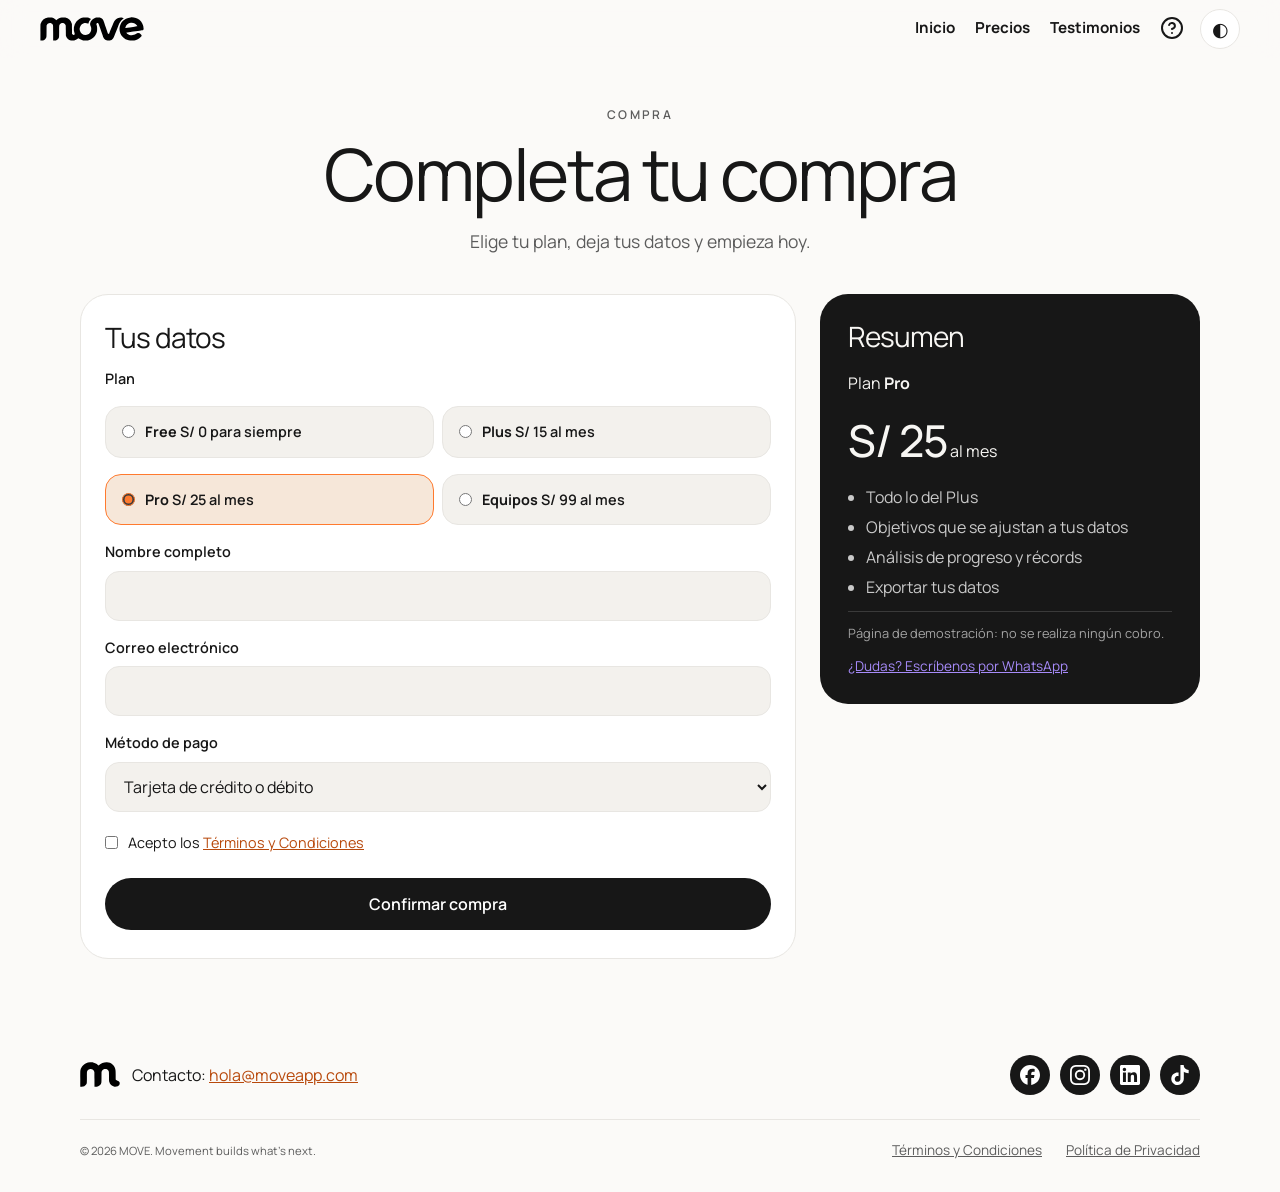
==== compra.html @ 19a07010 "Lab 03: CSS Grid con precios, FAQ, testimonios y compra Co-Authored-By: Claude Opus 5.5 <noreply@ant" ====
<!DOCTYPE html>
<html lang="es">
<head>
  <meta charset="UTF-8">
  <meta name="viewport" content="width=device-width, initial-scale=1.0">
  <meta name="description" content="Elige tu plan de MOVE y completa tu compra.">
  <title>Compra — MOVE</title>
  <link rel="icon" href="img/favicon.png" type="image/png">
  <link rel="apple-touch-icon" href="img/favicon.png">
  <link rel="preconnect" href="https://fonts.googleapis.com">
  <link rel="preconnect" href="https://fonts.gstatic.com" crossorigin>
  <link href="https://fonts.googleapis.com/css2?family=Manrope:wght@300;400;500;600;700&display=swap" rel="stylesheet">
  <link rel="stylesheet" href="css/styles.css">
</head>
<body class="site-layout">

  <a class="skip-link" href="#contenido">Saltar al contenido principal</a>

  <header class="site-header">
    <nav aria-label="Navegación principal">
      <a href="index.html" class="logo">
        <img src="img/wordmark.svg" alt="MOVE, ir al inicio" width="104" height="24">
      </a>
      <a href="index.html">Inicio</a>
      <a href="precios.html">Precios</a>
      <a href="testimonios.html">Testimonios</a>
      <a href="faq.html" id="icono-faq" aria-label="Preguntas frecuentes">
        <img src="img/faq.svg" alt="" width="24" height="24">
      </a>
    </nav>
    <button type="button" id="theme-toggle" class="theme-toggle" aria-pressed="false" aria-label="Modo oscuro">
      <span aria-hidden="true">◐</span>
    </button>
  </header>

  <main id="contenido" class="compra">
    <div class="compra-intro page-intro">
      <p class="eyebrow">Compra</p>
      <h1>Completa tu compra</h1>
      <p>Elige tu plan, deja tus datos y empieza hoy.</p>
    </div>

    <form class="compra-form" action="#" method="post" aria-labelledby="form-title">
      <h2 id="form-title">Tus datos</h2>
      <fieldset>
        <legend>Plan</legend>
          <label class="opcion-plan">
            <input type="radio" name="plan" value="free">
            <span><strong>Free</strong> S/ 0 para siempre</span>
          </label>
          <label class="opcion-plan">
            <input type="radio" name="plan" value="plus">
            <span><strong>Plus</strong> S/ 15 al mes</span>
          </label>
          <label class="opcion-plan">
            <input type="radio" name="plan" value="pro" checked>
            <span><strong>Pro</strong> S/ 25 al mes</span>
          </label>
          <label class="opcion-plan">
            <input type="radio" name="plan" value="equipos">
            <span><strong>Equipos</strong> S/ 99 al mes</span>
          </label>
      </fieldset>

      <label for="compra-nombre">Nombre completo</label>
      <input type="text" id="compra-nombre" name="nombre" autocomplete="name" required>

      <label for="compra-email">Correo electrónico</label>
      <input type="email" id="compra-email" name="email" autocomplete="email" required>

      <label for="compra-pago">Método de pago</label>
      <select id="compra-pago" name="pago">
        <option value="tarjeta">Tarjeta de crédito o débito</option>
        <option value="yape">Yape</option>
        <option value="plin">Plin</option>
      </select>

      <label class="check">
        <input type="checkbox" name="terminos" required>
        <span>Acepto los <a href="#">Términos y Condiciones</a></span>
      </label>

      <button type="submit" class="btn">Confirmar compra</button>
    </form>

    <aside class="resumen" aria-labelledby="resumen-title">
      <h2 id="resumen-title">Resumen</h2>
      <p class="resumen-plan">Plan <strong id="resumen-nombre">Pro</strong></p>
      <p class="resumen-precio"><span id="resumen-precio">S/ 25</span> <span id="resumen-periodo">al mes</span></p>
      <ul id="resumen-lista">
        <li>Todo lo del Plus</li>
        <li>Objetivos que se ajustan a tus datos</li>
        <li>Análisis de progreso y récords</li>
        <li>Exportar tus datos</li>
      </ul>
      <p class="resumen-nota">Página de demostración: no se realiza ningún cobro.</p>
      <a id="resumen-wa" href="https://wa.me/51999999999?text=Hola,%20quiero%20el%20plan%20Pro%20de%20MOVE" class="plan-alt" target="_blank" rel="noopener">¿Dudas? Escríbenos por WhatsApp</a>
    </aside>
  </main>

  <footer class="site-footer">
    <div class="footer-main">
      <div class="footer-contact">
        <img src="img/isotipo-m.svg" alt="" class="footer-mark" width="48" height="29">
        <p>Contacto: <a href="mailto:hola@moveapp.com">hola@moveapp.com</a></p>
      </div>
      <ul class="social" aria-label="Redes sociales">
        <li>
          <a href="#" aria-label="Síguenos en Facebook">
            <img src="img/facebook.svg" alt="" width="32" height="32">
          </a>
        </li>
        <li>
          <a href="#" aria-label="Síguenos en Instagram">
            <img src="img/instagram.svg" alt="" width="32" height="32">
          </a>
        </li>
        <li>
          <a href="#" aria-label="Síguenos en LinkedIn">
            <img src="img/linkedin.svg" alt="" width="32" height="32">
          </a>
        </li>
        <li>
          <a href="#" aria-label="Síguenos en TikTok">
            <img src="img/tiktok.svg" alt="" width="32" height="32">
          </a>
        </li>
      </ul>
    </div>
    <div class="footer-legal">
      <p><small>&copy; 2026 MOVE. Movement builds what's next.</small></p>
      <a href="#">Términos y Condiciones</a>
      <a href="#">Política de Privacidad</a>
    </div>
  </footer>

  <script src="js/theme.js"></script>
  <script src="js/compra.js"></script>
</body>
</html>
---- css/styles.css ----
/* ===== NORMALIZACIÓN ===== */
* {
  margin: 0;
  padding: 0;
  box-sizing: border-box;
}

/* ===== VARIABLES: paleta MOVE + modo oscuro ===== */
:root {
  --orange: #ff7a2e;
  --lavender: #a78bfa;
  --cream: #f6e7d9;
  --ink: #171717;
  --bg-color: #fbfaf8;
  --surface-color: #ffffff;
  --panel-color: #f3f1ed;
  --text-color: #171717;
  --muted-color: #5c5c5c;
  --link-color: #b8490c;
  --border-color: #e8e6e2;
  --focus-color: #6d28d9;
  --gradient-text: linear-gradient(90deg, #e8590c, #7c3aed);
  --logo-filter: none;
  --header-bg: rgba(251, 250, 248, 0.85);
}

:root[data-theme="dark"] {
  --bg-color: #171717;
  --surface-color: #1f1f1f;
  --panel-color: #262626;
  --text-color: #f7f6f3;
  --muted-color: #b5b5b5;
  --link-color: #ff9a5c;
  --border-color: #3a3a3a;
  --focus-color: #c4b5fd;
  --gradient-text: linear-gradient(90deg, #ff7a2e, #a78bfa);
  --logo-filter: invert(1);
  --header-bg: rgba(23, 23, 23, 0.85);
}

/* ===== BASE (móvil) ===== */
body {
  font-family: "Manrope", system-ui, sans-serif;
  line-height: 1.5;
  background: var(--bg-color);
  color: var(--text-color);
  transition: background-color 0.3s ease, color 0.3s ease;
}

img {
  max-width: 100%;
  height: auto;
}

a {
  color: var(--link-color);
}

h1,
h2 {
  font-weight: 400;
  letter-spacing: -0.035em;
  line-height: 1.05;
}

h2 {
  font-size: clamp(2rem, 5vw, 3.25rem);
  margin-bottom: 32px;
  max-width: 16ch;
}

h3 {
  font-size: 1.4rem;
  font-weight: 500;
  letter-spacing: -0.02em;
  line-height: 1.2;
}

.eyebrow {
  margin-bottom: 12px;
  font-size: 0.75rem;
  font-weight: 600;
  letter-spacing: 0.2em;
  text-transform: uppercase;
  color: var(--muted-color);
}

.gradient-text {
  background: var(--gradient-text);
  -webkit-background-clip: text;
  background-clip: text;
  color: transparent;
}

/* Foco visible para navegación con teclado */
:focus-visible {
  outline: 3px solid var(--focus-color);
  outline-offset: 3px;
}

.skip-link {
  position: absolute;
  left: 16px;
  top: -48px;
  padding: 8px 16px;
  background: var(--ink);
  color: #ffffff;
  border-radius: 999px;
  z-index: 20;
}

.skip-link:focus {
  top: 16px;
}

main section {
  max-width: 1160px;
  margin: 0 auto;
  padding: 48px 20px;
}

/* ===== HEADER + NAV ===== */
.site-header {
  position: relative;
  top: 0;
  z-index: 10;
  display: flex;
  align-items: center;
  gap: 16px;
  padding: 0 20px;
  background: var(--header-bg);
  backdrop-filter: blur(12px);
  -webkit-backdrop-filter: blur(12px);
}

header nav {
  display: flex;
  flex-wrap: wrap;
  flex-grow: 1;
  gap: 8px 20px;
  justify-content: space-between;
  align-items: center;
  padding: 16px 0;
}

nav a {
  text-decoration: none;
  color: var(--text-color);
  font-weight: 700;
  font-size: 0.95rem;
  border-bottom: 2px solid transparent;
  transition: border-color 0.2s ease, color 0.2s ease;
}

nav a:hover {
  border-bottom-color: var(--orange);
}

/* El logo absorbe el espacio sobrante y empuja el menú a la derecha.
   En móvil ocupa toda la fila y los enlaces bajan a la segunda. */
header nav .logo {
  flex-grow: 1;
  flex-basis: 100%;
  display: flex;
  border-bottom: none;
}

.logo img,
#icono-faq img {
  display: block;
  filter: var(--logo-filter);
}

nav a[aria-current="page"] {
  border-bottom-color: var(--orange);
}

.theme-toggle {
  position: absolute;
  top: 10px;
  right: 20px;
  display: inline-flex;
  justify-content: center;
  align-items: center;
  flex-shrink: 0;
  width: 40px;
  height: 40px;
  font-size: 1.2rem;
  border: 1px solid var(--border-color);
  border-radius: 50%;
  background: var(--surface-color);
  color: var(--text-color);
  cursor: pointer;
  transition: transform 0.3s ease;
}

.theme-toggle:hover {
  transform: rotate(180deg);
}

/* ===== BOTONES (microinteracciones) ===== */
.btn {
  display: inline-block;
  font: inherit;
  font-weight: 600;
  padding: 14px 28px;
  border: none;
  border-radius: 999px;
  background: var(--ink);
  color: #ffffff;
  text-decoration: none;
  cursor: pointer;
  transition: transform 0.2s ease, box-shadow 0.2s ease;
}

.btn:hover {
  transform: translateY(-2px);
  box-shadow: 0 10px 24px rgba(23, 23, 23, 0.25);
}

.btn:active {
  transform: translateY(0);
}

:root[data-theme="dark"] .btn {
  background: #f7f6f3;
  color: var(--ink);
}

.btn-round {
  display: inline-flex;
  justify-content: center;
  align-items: center;
  width: 52px;
  height: 52px;
  font-size: 1.25rem;
  border: 1px solid var(--text-color);
  border-radius: 50%;
  color: var(--text-color);
  text-decoration: none;
  transition: background-color 0.2s ease, color 0.2s ease;
}

.btn-round:hover {
  background: var(--text-color);
  color: var(--bg-color);
}

/* ===== HERO (móvil: apilado) ===== */
#hero {
  display: flex;
  flex-direction: column;
  align-items: center;
  gap: 40px;
  padding-top: 32px;
  text-align: center;
}

.hero-text {
  display: flex;
  flex-direction: column;
  align-items: center;
  gap: 24px;
}

.hero-text .eyebrow {
  margin-bottom: 0;
}

#hero h1 {
  font-size: clamp(2.75rem, 9vw, 4.75rem);
}

.lead {
  max-width: 34ch;
  font-size: 1.1rem;
  color: var(--muted-color);
}

.hero-actions {
  display: flex;
  align-items: center;
  gap: 12px;
}

.tags {
  display: flex;
  flex-wrap: wrap;
  justify-content: center;
  gap: 8px;
  list-style: none;
}

.tags li {
  padding: 6px 16px;
  font-size: 0.85rem;
  border: 1px solid var(--border-color);
  border-radius: 999px;
  background: var(--surface-color);
}

/* La foto va sobre el degradado de marca */
.hero-media {
  position: relative;
  width: 100%;
  padding: 16px;
  border-radius: 32px;
  background: var(--cream) url("../img/gradient-wide.webp") center / cover no-repeat;
}

.hero-media > img {
  display: block;
  width: 100%;
  border-radius: 22px;
}

.hero-chip {
  position: absolute;
  left: 28px;
  bottom: -20px;
  display: flex;
  align-items: center;
  gap: 12px;
  padding: 10px 18px 10px 12px;
  font-size: 0.85rem;
  text-align: left;
  line-height: 1.3;
  color: var(--ink);
  background: #ffffff;
  border-radius: 999px;
  box-shadow: 0 12px 32px rgba(23, 23, 23, 0.15);
}

.hero-chip img {
  width: 40px;
  height: 40px;
  padding: 10px 6px;
  border-radius: 50%;
  background: var(--orange);
}

.hero-chip strong {
  display: block;
}

/* ===== CARACTERÍSTICAS: grilla con flex-wrap + flex-basis + flex-grow ===== */
.cards {
  display: flex;
  flex-wrap: wrap;
  gap: 16px;
  margin-top: 16px;
}

.card {
  display: flex;
  flex-direction: column;
  gap: 12px;
  flex-basis: 280px;
  flex-grow: 1;
  min-height: 300px;
  padding: 28px;
  border-radius: 28px;
  color: var(--ink);
  background: var(--cream);
  transition: transform 0.25s ease, box-shadow 0.25s ease;
}

.card:nth-child(1) {
  background: var(--lavender);
}

.card:nth-child(2) {
  background: var(--orange);
}

.card:hover {
  transform: translateY(-4px);
  box-shadow: 0 16px 36px rgba(23, 23, 23, 0.15);
}

.card img {
  width: 56px;
  height: 56px;
  padding: 12px;
  margin-bottom: auto;
  border-radius: 50%;
  background: #ffffff;
}

.card p {
  opacity: 0.85;
}

/* ===== GALERÍA (móvil: 1 columna) ===== */
.galeria {
  display: flex;
  flex-wrap: wrap;
  gap: 12px;
  margin-top: 16px;
}

.galeria figure {
  position: relative;
  display: flex;
  flex-direction: column;
  flex-grow: 1;
  width: 100%;
  overflow: hidden;
  border-radius: 24px;
}

.galeria img {
  display: block;
  width: 100%;
  aspect-ratio: 4 / 3;
  object-fit: cover;
  transition: transform 0.4s ease;
}

.galeria figure:hover img {
  transform: scale(1.06);
}

.galeria figcaption {
  position: absolute;
  left: 12px;
  right: 12px;
  bottom: 12px;
  align-self: flex-start;
  padding: 8px 14px;
  font-size: 0.85rem;
  font-weight: 500;
  color: var(--ink);
  background: rgba(255, 255, 255, 0.92);
  border-radius: 16px;
}

/* ===== FRASE DESTACADA ===== */
.statement {
  max-width: 1000px;
  margin: 0 auto;
  padding: 64px 20px;
  text-align: center;
}

.statement p {
  font-size: clamp(2rem, 6vw, 4.25rem);
  font-weight: 300;
  letter-spacing: -0.04em;
  line-height: 1.05;
}

/* ===== TESTIMONIOS (móvil: columna) ===== */
#testimonios {
  width: calc(100% - 24px);
  padding: 48px 24px;
  border-radius: 32px;
  background: var(--ink);
  color: #f7f6f3;
}

:root[data-theme="dark"] #testimonios {
  background: var(--panel-color);
}

#testimonios .eyebrow {
  color: var(--lavender);
}

.testimonios {
  display: flex;
  flex-direction: column;
  flex-wrap: wrap;
  gap: 16px;
}

.testimonio {
  display: flex;
  flex-direction: column;
  justify-content: space-between;
  gap: 24px;
  flex-grow: 1;
  padding: 28px;
  border-radius: 24px;
  background: rgba(255, 255, 255, 0.06);
  border: 1px solid rgba(255, 255, 255, 0.12);
}

.testimonio blockquote {
  font-size: 1.15rem;
  line-height: 1.45;
}

.testimonio figcaption {
  font-size: 0.85rem;
  color: #c9c9c9;
}

/* ===== PREGUNTAS FRECUENTES ===== */
#faq {
  display: flex;
  flex-direction: column;
  align-items: center;
}

#faq h2 {
  text-align: center;
}

.faq-list {
  display: flex;
  flex-direction: column;
  gap: 12px;
  width: 100%;
  max-width: 880px;
}

details {
  padding: 22px 24px;
  border-radius: 24px;
  background: var(--panel-color);
  transition: background-color 0.2s ease;
}

summary {
  display: flex;
  justify-content: space-between;
  align-items: center;
  gap: 16px;
  font-size: 1.15rem;
  font-weight: 500;
  cursor: pointer;
  list-style: none;
}

summary::-webkit-details-marker {
  display: none;
}

summary::after {
  content: "+";
  display: flex;
  justify-content: center;
  align-items: center;
  flex-shrink: 0;
  width: 34px;
  height: 34px;
  font-size: 1.25rem;
  border-radius: 50%;
  background: var(--lavender);
  color: var(--ink);
  transition: transform 0.25s ease;
}

details[open] summary::after {
  transform: rotate(45deg);
}

details p {
  margin-top: 12px;
  max-width: 64ch;
  color: var(--muted-color);
}

/* ===== FORMULARIO DE CONTACTO ===== */
#contacto {
  display: flex;
  flex-direction: column;
  align-items: center;
  gap: 32px;
  width: calc(100% - 24px);
  margin-bottom: 48px;
  padding: 40px 20px;
  border-radius: 32px;
  background: var(--cream) url("../img/gradient-wide.webp") center / cover no-repeat;
}

.contact-intro {
  color: var(--ink);
  text-align: center;
}

.contact-intro .eyebrow {
  color: var(--ink);
}

.contact-intro h2 {
  margin: 0 auto 16px;
}

.contact-intro p:last-child {
  max-width: 36ch;
  font-size: 1.05rem;
}

#contacto form {
  display: flex;
  flex-direction: column;
  gap: 8px;
  width: 100%;
  max-width: 480px;
  padding: 28px 24px;
  border-radius: 24px;
  background: var(--surface-color);
  box-shadow: 0 20px 48px rgba(23, 23, 23, 0.15);
}

#contacto label {
  font-weight: 600;
  font-size: 0.9rem;
  margin-top: 8px;
}

#contacto input,
#contacto select,
#contacto textarea {
  padding: 12px 14px;
  border: 1px solid var(--border-color);
  border-radius: 14px;
  font: inherit;
  background: var(--panel-color);
  color: var(--text-color);
}

#contacto button {
  margin-top: 16px;
}

/* ===== FOOTER ===== */
footer {
  display: flex;
  flex-direction: column;
  gap: 24px;
  width: 100%;
  max-width: 1160px;
  margin: 0 auto;
  padding: 32px 20px;
}

.footer-main {
  display: flex;
  flex-wrap: wrap;
  justify-content: space-between;
  align-items: center;
  gap: 16px;
}

.footer-contact {
  display: flex;
  align-items: center;
  gap: 12px;
}

.footer-mark {
  width: 40px;
  height: auto;
  filter: var(--logo-filter);
}

footer a {
  display: inline-flex;
  align-items: center;
}

.social {
  display: flex;
  gap: 10px;
  list-style: none;
}

.social a {
  padding: 10px;
  border-radius: 50%;
  background: var(--ink);
  transition: transform 0.2s ease, background-color 0.2s ease;
}

.social a:hover {
  transform: translateY(-3px);
  background: var(--orange);
}

.social img {
  width: 20px;
  height: 20px;
  filter: invert(1);
}

:root[data-theme="dark"] .social a {
  background: #f7f6f3;
}

:root[data-theme="dark"] .social img {
  filter: none;
}

/* Segunda fila del footer: enlaces legales */
.footer-legal {
  display: flex;
  flex-wrap: wrap;
  align-items: center;
  gap: 8px 24px;
  padding-top: 20px;
  border-top: 1px solid var(--border-color);
  font-size: 0.85rem;
}

.footer-legal p {
  flex-grow: 1;
  color: var(--muted-color);
}

.footer-legal a {
  color: var(--muted-color);
}

/* ===== TABLET (640px en adelante) ===== */
@media (min-width: 640px) {
  .site-header {
    position: sticky;
  }

  header nav .logo {
    flex-basis: auto;
  }

  .theme-toggle {
    position: static;
  }

  main section {
    padding: 64px 32px;
  }

  .galeria figure {
    width: 48%;   /* 2 imágenes por fila (el ~4% restante absorbe el gap) */
  }

  #testimonios,
  #contacto {
    width: calc(100% - 48px);
    padding: 56px 40px;
  }
}

/* ===== ESCRITORIO (1024px en adelante) ===== */
@media (min-width: 1024px) {
  .site-header {
    padding: 0 40px;
  }

  #hero {
    flex-direction: row;       /* hero lado a lado */
    text-align: left;
    padding-top: 56px;
  }

  .hero-text {
    align-items: flex-start;
    flex-basis: 50%;
  }

  .tags {
    justify-content: flex-start;
  }

  .hero-media {
    max-width: 50%;            /* la imagen no ocupa todo el ancho */
  }

  .galeria figure {
    width: 23%;                /* 4 imágenes por fila */
  }

  .galeria img {
    aspect-ratio: 3 / 4;
  }

  .testimonios {
    flex-direction: row;       /* testimonios en fila */
  }

  .testimonio {
    flex-basis: 280px;
  }

  #contacto {
    flex-direction: row;
    justify-content: space-between;
    padding: 72px 64px;
  }

  .contact-intro {
    text-align: left;
  }

  .contact-intro h2 {
    margin-left: 0;
  }
}

/* =========================================================
   LAB 03 — CSS GRID
   ========================================================= */

/* ===== LAYOUT COMPARTIDO (index, precios, testimonios, compra) ===== */
.site-layout {
  display: grid;
  grid-template-areas:
    "header"
    "main"
    "footer";
  grid-template-rows: auto 1fr auto;
  min-height: 100vh;
}

.site-layout > header {
  grid-area: header;
}

.site-layout > main {
  grid-area: main;
}

.site-layout > footer {
  grid-area: footer;
}

/* Introducción de las páginas internas */
.page-intro {
  max-width: 760px;
  margin: 0 auto;
  padding: 48px 20px 16px;
  text-align: center;
}

.page-intro h1 {
  font-size: clamp(2.5rem, 7vw, 4.5rem);
  margin-bottom: 16px;
}

.page-intro p:last-child {
  font-size: 1.1rem;
  color: var(--muted-color);
}

/* ========================= PRECIOS.HTML ========================= */
/* Móvil: display grid sin columnas = 1 columna */
.planes {
  display: grid;
  gap: 24px;
  max-width: 1160px;
  margin: 0 auto;
  padding: 32px 20px;
}

.plan {
  position: relative;
  display: flex;
  flex-direction: column;
  justify-content: space-between;
  align-items: center;
  gap: 20px;
  min-height: 300px;
  padding: 36px 24px 28px;
  border: 2px solid transparent;
  border-radius: 28px;
  background: var(--panel-color);
  text-align: center;
}

.plan h2 {
  max-width: none;
  margin: 0;
  font-size: 1.5rem;
  font-weight: 500;
}

.plan .precio {
  font-size: 2.5rem;
  font-weight: 500;
  letter-spacing: -0.03em;
}

.plan .precio span {
  font-size: 0.9rem;
  letter-spacing: 0;
  color: var(--muted-color);
}

.plan ul {
  display: flex;
  flex-direction: column;
  gap: 8px;
  list-style: none;
  color: var(--muted-color);
}

.plan-actions {
  display: flex;
  flex-direction: column;
  align-items: center;
  gap: 10px;
  width: 100%;
}

.plan-actions .btn {
  width: 100%;
  text-align: center;
}

.plan-alt {
  font-size: 0.85rem;
  color: var(--muted-color);
}

/* Reto: plan Pro destacado */
.plan-pro {
  border-color: var(--orange);
  background: var(--cream);
  color: var(--ink);
}

.plan-pro ul,
.plan-pro .plan-alt,
.plan-pro .precio span {
  color: #4a4a4a;
}

.planes .plan-pro .btn {
  background: var(--ink);
  color: #ffffff;
}

.badge {
  position: absolute;
  top: -14px;
  right: 20px;
  padding: 6px 14px;
  font-size: 0.8rem;
  font-weight: 700;
  border-radius: 999px;
  background: var(--orange);
  color: var(--ink);
}

/* auto-fit + minmax: las columnas se calculan solas, sin media queries */
.clientes {
  padding: 32px 20px 64px;
  margin: 0 auto;
}

.clientes h2 {
  max-width: none;
  font-size: clamp(1.5rem, 3vw, 2rem);
  text-align: center;
}

.logos {
  display: grid;
  grid-template-columns: repeat(auto-fit, minmax(150px, 1fr));
  gap: 16px;
  margin-top: 16px;
}

.logo-cliente {
  padding: 24px;
  font-weight: 700;
  text-align: center;
  border: 1px solid var(--border-color);
  border-radius: 20px;
  color: var(--muted-color);
}

/* TABLET+ (≥640px): 2 columnas */
@media (min-width: 640px) {
  .planes {
    grid-template-columns: 1fr 1fr;
  }
}

/* DESKTOP+ (≥1024px): 4 columnas */
@media (min-width: 1024px) {
  .planes {
    grid-template-columns: repeat(4, 1fr);   /* equivale a 1fr 1fr 1fr 1fr */
  }
}

/* ========================= FAQ.HTML ========================= */
/* BASE: móvil — todo apilado en 1 columna */
.faq-layout {
  display: grid;
  grid-template-areas:
    "header"
    "nav"
    "main"
    "footer";
  grid-template-columns: 1fr;
  grid-template-rows: auto auto 1fr auto;
  gap: 16px;
  min-height: 100vh;
}

.faq-layout > header {
  grid-area: header;
}

.faq-nav {
  grid-area: nav;
  margin: 0 16px;
  padding: 20px;
  border-radius: 24px;
  background: var(--panel-color);
}

.faq-main {
  grid-area: main;
  padding: 16px 20px 48px;
}

.faq-layout > footer {
  grid-area: footer;
}

.faq-nav h2 {
  max-width: none;
  margin-bottom: 12px;
  font-size: 0.75rem;
  font-weight: 600;
  letter-spacing: 0.2em;
  text-transform: uppercase;
  color: var(--muted-color);
}

.faq-nav ul {
  display: flex;
  flex-wrap: wrap;
  gap: 8px;
  list-style: none;
}

.faq-nav a {
  display: block;
  padding: 8px 16px;
  font-weight: 600;
  text-decoration: none;
  border-radius: 999px;
  background: var(--surface-color);
  color: var(--text-color);
  transition: background-color 0.2s ease, color 0.2s ease;
}

.faq-nav a:hover {
  background: var(--orange);
  color: var(--ink);
}

.faq-layout h1 {
  padding: 16px;
  font-size: clamp(2.5rem, 6vw, 4rem);
  text-align: center;
}

.faq-main section {
  display: flex;
  flex-direction: column;
  gap: 12px;
  max-width: 880px;
  margin: 0 auto 40px;
  padding: 0;
  scroll-margin-top: 96px;
}

.faq-main section h2 {
  margin-bottom: 4px;
  font-size: 1.75rem;
}

/* TABLET+ (≥640px): T invertida con sidebar + main */
@media (min-width: 640px) {
  .faq-layout {
    grid-template-areas:
      "header header"
      "nav    main"
      "footer footer";
    grid-template-columns: 220px 1fr;
    grid-template-rows: auto 1fr auto;
  }

  .faq-nav {
    position: sticky;
    top: 96px;
    align-self: start;
    margin: 24px 0 0 24px;
  }

  .faq-nav ul {
    flex-direction: column;
  }

  .faq-main {
    padding: 16px 32px 64px;
  }
}

/* DESKTOP+ (≥1024px) — Reto: el nav pasa a la derecha sin tocar el HTML */
@media (min-width: 1024px) {
  .faq-layout {
    grid-template-areas:
      "header header"
      "main   nav"
      "footer footer";
    grid-template-columns: 1fr 260px;
  }

  .faq-nav {
    margin: 24px 40px 0 0;
  }

  .faq-main {
    padding: 16px 48px 64px;
  }
}

/* ========================= TESTIMONIOS.HTML ========================= */
.muro-grid {
  display: grid;
  gap: 16px;
}

.testimonio-card {
  display: flex;
  flex-direction: column;
  justify-content: space-between;
  gap: 24px;
  padding: 28px;
  border-radius: 24px;
  background: var(--panel-color);
}

.testimonio-card blockquote {
  font-size: 1.1rem;
  line-height: 1.45;
}

.testimonio-card figcaption {
  font-size: 0.85rem;
  color: var(--muted-color);
}

.testimonio-card figcaption strong {
  display: block;
  font-size: 1rem;
  color: var(--text-color);
}

.testimonio-card.destacado {
  background: var(--lavender);
  color: var(--ink);
}

.testimonio-card.destacado blockquote {
  font-size: clamp(1.4rem, 3vw, 2rem);
  font-weight: 300;
  letter-spacing: -0.02em;
  line-height: 1.2;
}

.testimonio-card.alto {
  background: var(--orange);
  color: var(--ink);
}

.testimonio-card.destacado figcaption,
.testimonio-card.alto figcaption,
.testimonio-card.destacado figcaption strong,
.testimonio-card.alto figcaption strong {
  color: var(--ink);
}

.cta-band {
  display: flex;
  flex-direction: column;
  align-items: center;
  gap: 16px;
  width: calc(100% - 24px);
  margin: 16px auto 64px;
  text-align: center;
  border-radius: 32px;
  background: var(--cream) url("../img/gradient-wide.webp") center / cover no-repeat;
  color: var(--ink);
}

.cta-band h2 {
  max-width: none;
  margin: 0;
}

/* TABLET+ (≥640px): 2 columnas, el destacado ocupa toda la fila */
@media (min-width: 640px) {
  .muro-grid {
    grid-template-columns: repeat(2, 1fr);
    grid-auto-flow: dense;   /* rellena los huecos automáticamente */
  }

  .testimonio-card.destacado {
    grid-column: 1 / -1;
  }

  .cta-band {
    width: calc(100% - 48px);
  }
}

/* DESKTOP+ (≥1024px): 3 columnas con posicionamiento manual */
@media (min-width: 1024px) {
  .muro-grid {
    grid-template-columns: repeat(3, 1fr);
  }

  .testimonio-card.destacado {
    grid-column: span 2;
  }

  .testimonio-card.alto {
    grid-row: span 2;
  }
}

/* ========================= COMPRA.HTML ========================= */
/* Móvil: intro → resumen → formulario */
.compra {
  display: grid;
  grid-template-areas:
    "intro"
    "resumen"
    "form";
  align-content: start;
  gap: 24px;
  width: 100%;
  max-width: 1160px;
  margin: 0 auto;
  padding: 0 20px 64px;
}

.compra-intro {
  grid-area: intro;
}

.compra-form {
  grid-area: form;
  display: flex;
  flex-direction: column;
  gap: 8px;
  padding: 28px 24px;
  border: 1px solid var(--border-color);
  border-radius: 28px;
  background: var(--surface-color);
}

.resumen {
  grid-area: resumen;
  display: flex;
  flex-direction: column;
  gap: 12px;
  padding: 28px;
  border-radius: 28px;
  background: var(--ink);
  color: #f7f6f3;
}

:root[data-theme="dark"] .resumen {
  background: var(--panel-color);
}

.compra-form h2,
.resumen h2 {
  max-width: none;
  margin-bottom: 8px;
  font-size: 1.75rem;
}

.compra-form fieldset {
  display: grid;
  gap: 8px;
  border: none;
}

.compra-form legend {
  margin-bottom: 8px;
  font-weight: 600;
  font-size: 0.9rem;
}

.opcion-plan {
  display: flex;
  align-items: center;
  gap: 10px;
  padding: 14px 16px;
  border: 1px solid var(--border-color);
  border-radius: 16px;
  background: var(--panel-color);
  cursor: pointer;
}

.opcion-plan:has(input:checked) {
  border-color: var(--orange);
  background: var(--cream);
  color: var(--ink);
}

.compra-form input[type="radio"],
.compra-form input[type="checkbox"] {
  accent-color: var(--orange);
}

.compra-form label {
  margin-top: 8px;
  font-weight: 600;
  font-size: 0.9rem;
}

.compra-form input[type="text"],
.compra-form input[type="email"],
.compra-form select {
  padding: 12px 14px;
  font: inherit;
  border: 1px solid var(--border-color);
  border-radius: 14px;
  background: var(--panel-color);
  color: var(--text-color);
}

.compra-form .check {
  display: flex;
  align-items: center;
  gap: 10px;
  margin-top: 12px;
  font-weight: 400;
}

.compra-form button {
  margin-top: 16px;
}

.resumen-precio #resumen-precio {
  font-size: 2.75rem;
  font-weight: 500;
  letter-spacing: -0.03em;
}

.resumen ul {
  display: flex;
  flex-direction: column;
  gap: 6px;
  padding-left: 18px;
  color: #c9c9c9;
}

.resumen-nota {
  padding-top: 12px;
  font-size: 0.8rem;
  color: #a3a3a3;
  border-top: 1px solid rgba(255, 255, 255, 0.15);
}

.resumen .plan-alt {
  color: var(--lavender);
}

/* TABLET+ (≥640px): los planes del formulario en 2 columnas */
@media (min-width: 640px) {
  .compra-form fieldset {
    grid-template-columns: repeat(2, 1fr);
  }
}

/* DESKTOP+ (≥1024px): formulario a la izquierda, resumen a la derecha */
@media (min-width: 1024px) {
  .compra {
    grid-template-areas:
      "intro intro"
      "form  resumen";
    grid-template-columns: 1fr 380px;
    align-items: start;
  }

  .resumen {
    position: sticky;
    top: 96px;
  }
}

@media (prefers-reduced-motion: reduce) {
  * {
    transition: none !important;
  }
}
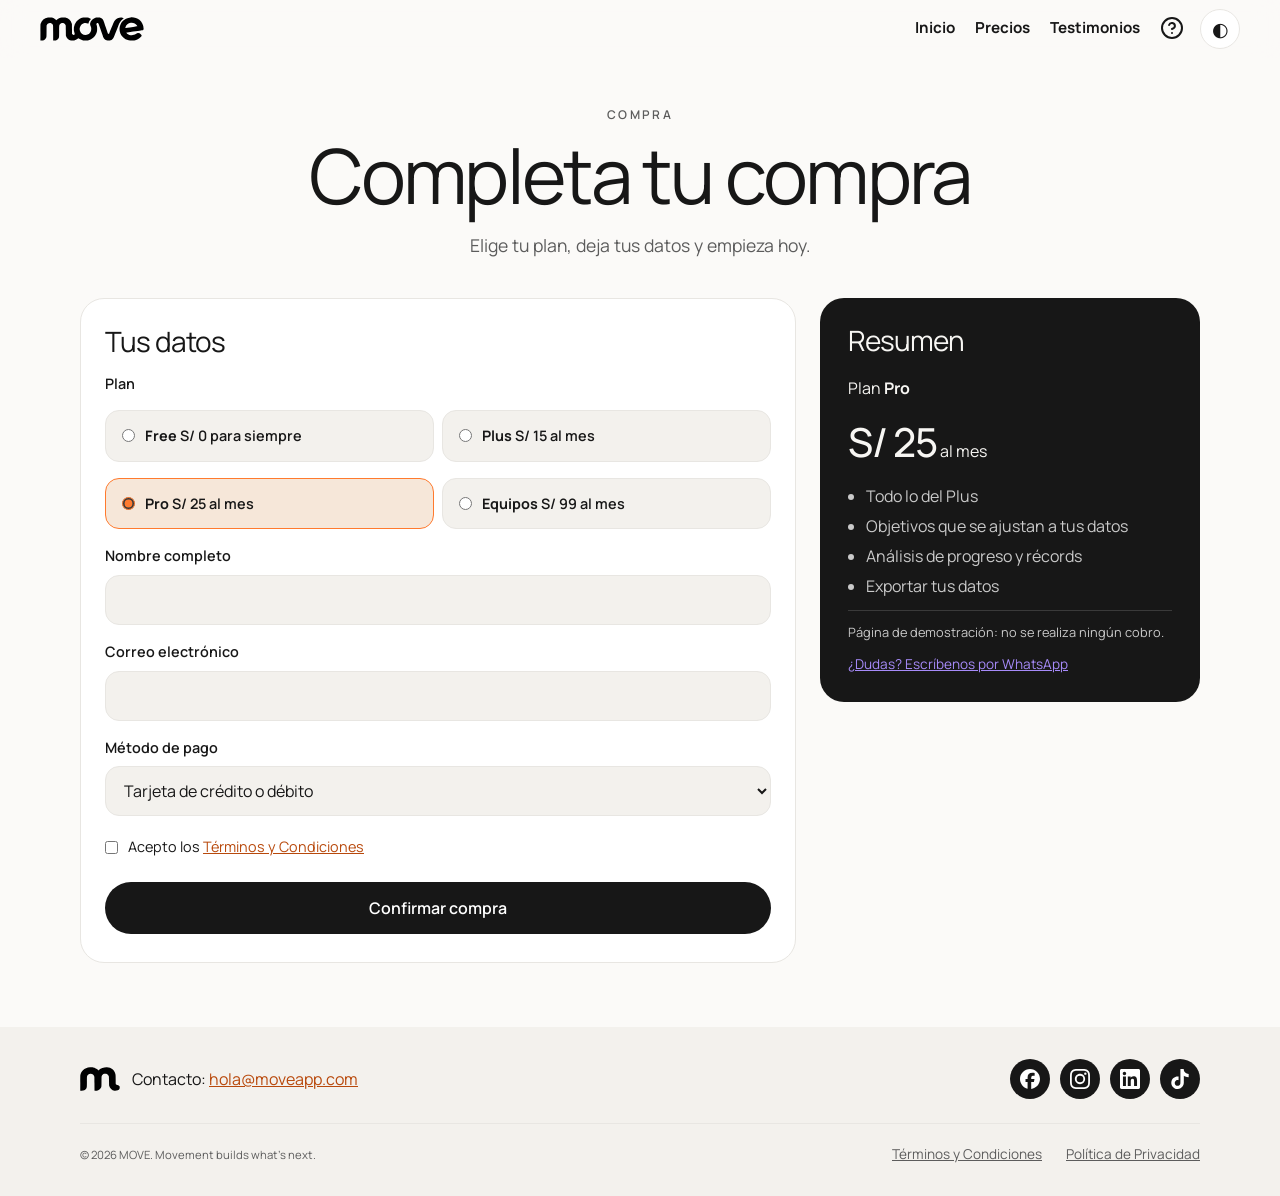
==== commit bfe50ab9: "refactor: renombra .btn y .badge para evitar choques con Bootstrap Co-Authored-By: Claude Opus 5.5 <" ====
--- a/compra.html
+++ b/compra.html
@@ -80,7 +80,7 @@
         <span>Acepto los <a href="#">Términos y Condiciones</a></span>
       </label>
 
-      <button type="submit" class="btn">Confirmar compra</button>
+      <button type="submit" class="btn-move">Confirmar compra</button>
     </form>
 
     <aside class="resumen" aria-labelledby="resumen-title">
--- a/css/styles.css
+++ b/css/styles.css
@@ -5,45 +5,77 @@
   box-sizing: border-box;
 }
 
-/* ===== VARIABLES: paleta MOVE + modo oscuro ===== */
+/* ===== TOKENS (CSS Variables) — paleta MOVE ===== */
 :root {
-  --orange: #ff7a2e;
-  --lavender: #a78bfa;
-  --cream: #f6e7d9;
-  --ink: #171717;
-  --bg-color: #fbfaf8;
-  --surface-color: #ffffff;
-  --panel-color: #f3f1ed;
-  --text-color: #171717;
-  --muted-color: #5c5c5c;
-  --link-color: #b8490c;
-  --border-color: #e8e6e2;
-  --focus-color: #6d28d9;
-  --gradient-text: linear-gradient(90deg, #e8590c, #7c3aed);
+  /* Colores */
+  --color-primary: #171717;      /* botones, footer social, paneles oscuros */
+  --color-accent: #ff7a2e;       /* naranja MOVE: acción, badge, hovers */
+  --color-accent-2: #a78bfa;     /* lavanda MOVE: información, FAQ */
+  --color-cream: #f6e7d9;        /* crema MOVE: plan destacado, fondos cálidos */
+  --color-text: #171717;         /* texto base */
+  --color-text-muted: #5c5c5c;   /* textos secundarios */
+  --color-link: #b8490c;         /* naranja oscuro con contraste AA para links */
+  --color-bg: #fbfaf8;           /* fondo del body */
+  --color-bg-soft: #f3f1ed;      /* footer, faq-nav, details, logos */
+  --color-surface: #ffffff;      /* tarjetas y formularios */
+  --color-border: #e8e6e2;       /* bordes de inputs, tarjetas y divisores */
+  --color-focus: #6d28d9;        /* contorno de foco para teclado */
+  --color-error: #c2255c;        /* campos inválidos del formulario */
+  --color-on-primary: #ffffff;   /* texto sobre botones y paneles oscuros */
+  --color-on-dark: #f7f6f3;      /* texto claro sobre fondos oscuros */
+  --color-on-dark-muted: #c9c9c9;
+  --color-on-light-muted: #4a4a4a; /* texto secundario sobre fondos de marca */
+  --gradient-brand: linear-gradient(90deg, #e8590c, #7c3aed);
+
+  /* Tipografía */
+  --font-text: "Manrope", system-ui, -apple-system, sans-serif;
+  --font-size: 16px;
+  --font-size-title: 2.5rem;                           /* precios y cifras destacadas */
+  --font-size-display: clamp(2.75rem, 8vw, 4.75rem);   /* h1 de cada página */
+
+  /* Espacios */
+  --space-sm: 8px;
+  --space-md: 16px;
+  --space-lg: 32px;
+  --space-xl: 64px;
+
+  /* Estética */
+  --radius-sm: 14px;
+  --radius: 24px;
+  --radius-lg: 32px;
+  --radius-pill: 999px;
+  --shadow-sm: 0 1px 3px rgba(23, 23, 23, 0.08);
+  --shadow-md: 0 12px 28px rgba(23, 23, 23, 0.15);
+  --shadow-lg: 0 20px 48px rgba(23, 23, 23, 0.15);
+
+  /* Tema */
   --logo-filter: none;
   --header-bg: rgba(251, 250, 248, 0.85);
 }
 
+/* Modo oscuro: solo se redefinen los tokens, las reglas no cambian */
 :root[data-theme="dark"] {
-  --bg-color: #171717;
-  --surface-color: #1f1f1f;
-  --panel-color: #262626;
-  --text-color: #f7f6f3;
-  --muted-color: #b5b5b5;
-  --link-color: #ff9a5c;
-  --border-color: #3a3a3a;
-  --focus-color: #c4b5fd;
-  --gradient-text: linear-gradient(90deg, #ff7a2e, #a78bfa);
+  --color-bg: #171717;
+  --color-surface: #1f1f1f;
+  --color-bg-soft: #262626;
+  --color-text: #f7f6f3;
+  --color-text-muted: #b5b5b5;
+  --color-link: #ff9a5c;
+  --color-border: #3a3a3a;
+  --color-focus: #c4b5fd;
+  --color-error: #ff8fab;
+  --gradient-brand: linear-gradient(90deg, #ff7a2e, #a78bfa);
   --logo-filter: invert(1);
   --header-bg: rgba(23, 23, 23, 0.85);
 }
 
 /* ===== BASE (móvil) ===== */
 body {
-  font-family: "Manrope", system-ui, sans-serif;
+  font-family: var(--font-text);
+  font-size: var(--font-size);
   line-height: 1.5;
-  background: var(--bg-color);
-  color: var(--text-color);
+  background: var(--color-bg);
+  color: var(--color-text);
   transition: background-color 0.3s ease, color 0.3s ease;
 }
 
@@ -53,7 +85,7 @@
 }
 
 a {
-  color: var(--link-color);
+  color: var(--color-link);
 }
 
 h1,
@@ -63,9 +95,14 @@
   line-height: 1.05;
 }
 
+/* Título destacado: todos los h1 comparten el mismo token */
+h1 {
+  font-size: var(--font-size-display);
+}
+
 h2 {
   font-size: clamp(2rem, 5vw, 3.25rem);
-  margin-bottom: 32px;
+  margin-bottom: var(--space-lg);
   max-width: 16ch;
 }
 
@@ -82,11 +119,11 @@
   font-weight: 600;
   letter-spacing: 0.2em;
   text-transform: uppercase;
-  color: var(--muted-color);
+  color: var(--color-text-muted);
 }
 
 .gradient-text {
-  background: var(--gradient-text);
+  background: var(--gradient-brand);
   -webkit-background-clip: text;
   background-clip: text;
   color: transparent;
@@ -94,7 +131,7 @@
 
 /* Foco visible para navegación con teclado */
 :focus-visible {
-  outline: 3px solid var(--focus-color);
+  outline: 3px solid var(--color-focus);
   outline-offset: 3px;
 }
 
@@ -102,10 +139,10 @@
   position: absolute;
   left: 16px;
   top: -48px;
-  padding: 8px 16px;
-  background: var(--ink);
-  color: #ffffff;
-  border-radius: 999px;
+  padding: var(--space-sm) var(--space-md);
+  background: var(--color-primary);
+  color: var(--color-on-primary);
+  border-radius: var(--radius-pill);
   z-index: 20;
 }
 
@@ -126,7 +163,7 @@
   z-index: 10;
   display: flex;
   align-items: center;
-  gap: 16px;
+  gap: var(--space-md);
   padding: 0 20px;
   background: var(--header-bg);
   backdrop-filter: blur(12px);
@@ -137,15 +174,15 @@
   display: flex;
   flex-wrap: wrap;
   flex-grow: 1;
-  gap: 8px 20px;
+  gap: var(--space-sm) 20px;
   justify-content: space-between;
   align-items: center;
-  padding: 16px 0;
+  padding: var(--space-md) 0;
 }
 
 nav a {
   text-decoration: none;
-  color: var(--text-color);
+  color: var(--color-text);
   font-weight: 700;
   font-size: 0.95rem;
   border-bottom: 2px solid transparent;
@@ -153,7 +190,8 @@
 }
 
 nav a:hover {
-  border-bottom-color: var(--orange);
+  color: var(--color-link);
+  border-bottom-color: var(--color-accent);
 }
 
 /* El logo absorbe el espacio sobrante y empuja el menú a la derecha.
@@ -172,7 +210,7 @@
 }
 
 nav a[aria-current="page"] {
-  border-bottom-color: var(--orange);
+  border-bottom-color: var(--color-accent);
 }
 
 .theme-toggle {
@@ -186,10 +224,10 @@
   width: 40px;
   height: 40px;
   font-size: 1.2rem;
-  border: 1px solid var(--border-color);
+  border: 1px solid var(--color-border);
   border-radius: 50%;
-  background: var(--surface-color);
-  color: var(--text-color);
+  background: var(--color-surface);
+  color: var(--color-text);
   cursor: pointer;
   transition: transform 0.3s ease;
 }
@@ -199,32 +237,32 @@
 }
 
 /* ===== BOTONES (microinteracciones) ===== */
-.btn {
+.btn-move {
   display: inline-block;
   font: inherit;
   font-weight: 600;
   padding: 14px 28px;
   border: none;
-  border-radius: 999px;
-  background: var(--ink);
-  color: #ffffff;
+  border-radius: var(--radius-pill);
+  background: var(--color-primary);
+  color: var(--color-on-primary);
   text-decoration: none;
   cursor: pointer;
   transition: transform 0.2s ease, box-shadow 0.2s ease;
 }
 
-.btn:hover {
+.btn-move:hover {
   transform: translateY(-2px);
-  box-shadow: 0 10px 24px rgba(23, 23, 23, 0.25);
-}
-
-.btn:active {
+  box-shadow: var(--shadow-md);
+}
+
+.btn-move:active {
   transform: translateY(0);
 }
 
-:root[data-theme="dark"] .btn {
-  background: #f7f6f3;
-  color: var(--ink);
+:root[data-theme="dark"] .btn-move {
+  background: var(--color-on-dark);
+  color: var(--color-primary);
 }
 
 .btn-round {
@@ -234,16 +272,16 @@
   width: 52px;
   height: 52px;
   font-size: 1.25rem;
-  border: 1px solid var(--text-color);
+  border: 1px solid var(--color-text);
   border-radius: 50%;
-  color: var(--text-color);
+  color: var(--color-text);
   text-decoration: none;
   transition: background-color 0.2s ease, color 0.2s ease;
 }
 
 .btn-round:hover {
-  background: var(--text-color);
-  color: var(--bg-color);
+  background: var(--color-text);
+  color: var(--color-bg);
 }
 
 /* ===== HERO (móvil: apilado) ===== */
@@ -252,7 +290,7 @@
   flex-direction: column;
   align-items: center;
   gap: 40px;
-  padding-top: 32px;
+  padding-top: var(--space-lg);
   text-align: center;
 }
 
@@ -265,16 +303,12 @@
 
 .hero-text .eyebrow {
   margin-bottom: 0;
-}
-
-#hero h1 {
-  font-size: clamp(2.75rem, 9vw, 4.75rem);
 }
 
 .lead {
   max-width: 34ch;
   font-size: 1.1rem;
-  color: var(--muted-color);
+  color: var(--color-text-muted);
 }
 
 .hero-actions {
@@ -287,31 +321,31 @@
   display: flex;
   flex-wrap: wrap;
   justify-content: center;
-  gap: 8px;
+  gap: var(--space-sm);
   list-style: none;
 }
 
 .tags li {
-  padding: 6px 16px;
+  padding: 6px var(--space-md);
   font-size: 0.85rem;
-  border: 1px solid var(--border-color);
-  border-radius: 999px;
-  background: var(--surface-color);
+  border: 1px solid var(--color-border);
+  border-radius: var(--radius-pill);
+  background: var(--color-surface);
 }
 
 /* La foto va sobre el degradado de marca */
 .hero-media {
   position: relative;
   width: 100%;
-  padding: 16px;
-  border-radius: 32px;
-  background: var(--cream) url("../img/gradient-wide.webp") center / cover no-repeat;
+  padding: var(--space-md);
+  border-radius: var(--radius-lg);
+  background: var(--color-cream) url("../img/gradient-wide.webp") center / cover no-repeat;
 }
 
 .hero-media > img {
   display: block;
   width: 100%;
-  border-radius: 22px;
+  border-radius: var(--radius);
 }
 
 .hero-chip {
@@ -325,10 +359,10 @@
   font-size: 0.85rem;
   text-align: left;
   line-height: 1.3;
-  color: var(--ink);
-  background: #ffffff;
-  border-radius: 999px;
-  box-shadow: 0 12px 32px rgba(23, 23, 23, 0.15);
+  color: var(--color-primary);
+  background: var(--color-on-primary);
+  border-radius: var(--radius-pill);
+  box-shadow: var(--shadow-md);
 }
 
 .hero-chip img {
@@ -336,7 +370,7 @@
   height: 40px;
   padding: 10px 6px;
   border-radius: 50%;
-  background: var(--orange);
+  background: var(--color-accent);
 }
 
 .hero-chip strong {
@@ -347,8 +381,8 @@
 .cards {
   display: flex;
   flex-wrap: wrap;
-  gap: 16px;
-  margin-top: 16px;
+  gap: var(--space-md);
+  margin-top: var(--space-md);
 }
 
 .card {
@@ -359,23 +393,25 @@
   flex-grow: 1;
   min-height: 300px;
   padding: 28px;
-  border-radius: 28px;
-  color: var(--ink);
-  background: var(--cream);
-  transition: transform 0.25s ease, box-shadow 0.25s ease;
+  border-radius: var(--radius);
+  color: var(--color-primary);
+  background: var(--color-cream);
+  box-shadow: var(--shadow-sm);
+  transition: box-shadow 0.2s, transform 0.2s;
 }
 
 .card:nth-child(1) {
-  background: var(--lavender);
+  background: var(--color-accent-2);
 }
 
 .card:nth-child(2) {
-  background: var(--orange);
-}
-
-.card:hover {
+  background: var(--color-accent);
+}
+
+.card:hover,
+.plan:hover {
+  box-shadow: var(--shadow-md);
   transform: translateY(-4px);
-  box-shadow: 0 16px 36px rgba(23, 23, 23, 0.15);
 }
 
 .card img {
@@ -384,7 +420,7 @@
   padding: 12px;
   margin-bottom: auto;
   border-radius: 50%;
-  background: #ffffff;
+  background: var(--color-on-primary);
 }
 
 .card p {
@@ -396,7 +432,7 @@
   display: flex;
   flex-wrap: wrap;
   gap: 12px;
-  margin-top: 16px;
+  margin-top: var(--space-md);
 }
 
 .galeria figure {
@@ -406,7 +442,7 @@
   flex-grow: 1;
   width: 100%;
   overflow: hidden;
-  border-radius: 24px;
+  border-radius: var(--radius);
 }
 
 .galeria img {
@@ -427,19 +463,19 @@
   right: 12px;
   bottom: 12px;
   align-self: flex-start;
-  padding: 8px 14px;
+  padding: var(--space-sm) 14px;
   font-size: 0.85rem;
   font-weight: 500;
-  color: var(--ink);
+  color: var(--color-primary);
   background: rgba(255, 255, 255, 0.92);
-  border-radius: 16px;
+  border-radius: var(--radius-sm);
 }
 
 /* ===== FRASE DESTACADA ===== */
 .statement {
   max-width: 1000px;
   margin: 0 auto;
-  padding: 64px 20px;
+  padding: var(--space-xl) 20px;
   text-align: center;
 }
 
@@ -454,24 +490,24 @@
 #testimonios {
   width: calc(100% - 24px);
   padding: 48px 24px;
-  border-radius: 32px;
-  background: var(--ink);
-  color: #f7f6f3;
+  border-radius: var(--radius-lg);
+  background: var(--color-primary);
+  color: var(--color-on-dark);
 }
 
 :root[data-theme="dark"] #testimonios {
-  background: var(--panel-color);
+  background: var(--color-bg-soft);
 }
 
 #testimonios .eyebrow {
-  color: var(--lavender);
+  color: var(--color-accent-2);
 }
 
 .testimonios {
   display: flex;
   flex-direction: column;
   flex-wrap: wrap;
-  gap: 16px;
+  gap: var(--space-md);
 }
 
 .testimonio {
@@ -481,7 +517,7 @@
   gap: 24px;
   flex-grow: 1;
   padding: 28px;
-  border-radius: 24px;
+  border-radius: var(--radius);
   background: rgba(255, 255, 255, 0.06);
   border: 1px solid rgba(255, 255, 255, 0.12);
 }
@@ -493,7 +529,7 @@
 
 .testimonio figcaption {
   font-size: 0.85rem;
-  color: #c9c9c9;
+  color: var(--color-on-dark-muted);
 }
 
 /* ===== PREGUNTAS FRECUENTES ===== */
@@ -517,8 +553,8 @@
 
 details {
   padding: 22px 24px;
-  border-radius: 24px;
-  background: var(--panel-color);
+  border-radius: var(--radius);
+  background: var(--color-bg-soft);
   transition: background-color 0.2s ease;
 }
 
@@ -526,7 +562,7 @@
   display: flex;
   justify-content: space-between;
   align-items: center;
-  gap: 16px;
+  gap: var(--space-md);
   font-size: 1.15rem;
   font-weight: 500;
   cursor: pointer;
@@ -547,8 +583,8 @@
   height: 34px;
   font-size: 1.25rem;
   border-radius: 50%;
-  background: var(--lavender);
-  color: var(--ink);
+  background: var(--color-accent-2);
+  color: var(--color-primary);
   transition: transform 0.25s ease;
 }
 
@@ -559,7 +595,7 @@
 details p {
   margin-top: 12px;
   max-width: 64ch;
-  color: var(--muted-color);
+  color: var(--color-text-muted);
 }
 
 /* ===== FORMULARIO DE CONTACTO ===== */
@@ -567,25 +603,25 @@
   display: flex;
   flex-direction: column;
   align-items: center;
-  gap: 32px;
+  gap: var(--space-lg);
   width: calc(100% - 24px);
   margin-bottom: 48px;
   padding: 40px 20px;
-  border-radius: 32px;
-  background: var(--cream) url("../img/gradient-wide.webp") center / cover no-repeat;
+  border-radius: var(--radius-lg);
+  background: var(--color-cream) url("../img/gradient-wide.webp") center / cover no-repeat;
 }
 
 .contact-intro {
-  color: var(--ink);
+  color: var(--color-primary);
   text-align: center;
 }
 
 .contact-intro .eyebrow {
-  color: var(--ink);
+  color: var(--color-primary);
 }
 
 .contact-intro h2 {
-  margin: 0 auto 16px;
+  margin: 0 auto var(--space-md);
 }
 
 .contact-intro p:last-child {
@@ -596,34 +632,56 @@
 #contacto form {
   display: flex;
   flex-direction: column;
-  gap: 8px;
+  gap: var(--space-sm);
   width: 100%;
   max-width: 480px;
   padding: 28px 24px;
-  border-radius: 24px;
-  background: var(--surface-color);
-  box-shadow: 0 20px 48px rgba(23, 23, 23, 0.15);
+  border-radius: var(--radius);
+  background: var(--color-surface);
+  box-shadow: var(--shadow-lg);
 }
 
 #contacto label {
   font-weight: 600;
   font-size: 0.9rem;
-  margin-top: 8px;
-}
-
-#contacto input,
+  margin-top: var(--space-sm);
+}
+
+#contacto input:not([type="checkbox"]),
 #contacto select,
 #contacto textarea {
   padding: 12px 14px;
-  border: 1px solid var(--border-color);
-  border-radius: 14px;
+  border: 1px solid var(--color-border);
+  border-radius: var(--radius-sm);
   font: inherit;
-  background: var(--panel-color);
-  color: var(--text-color);
+  background: var(--color-bg-soft);
+  color: var(--color-text);
+}
+
+/* Validación nativa: se marca en rojo solo después de que la persona interactúa */
+#contacto input:user-invalid,
+#contacto select:user-invalid,
+#contacto textarea:user-invalid {
+  border-color: var(--color-error);
+  box-shadow: 0 0 0 1px var(--color-error);
+}
+
+#contacto .check {
+  display: flex;
+  align-items: center;
+  gap: var(--space-sm);
+  margin-top: var(--space-md);
+  font-weight: 400;
+}
+
+#contacto input[type="checkbox"] {
+  width: 18px;
+  height: 18px;
+  accent-color: var(--color-accent);
 }
 
 #contacto button {
-  margin-top: 16px;
+  margin-top: var(--space-md);
 }
 
 /* ===== FOOTER ===== */
@@ -632,9 +690,9 @@
   flex-direction: column;
   gap: 24px;
   width: 100%;
-  max-width: 1160px;
-  margin: 0 auto;
-  padding: 32px 20px;
+  /* el fondo ocupa todo el ancho y el contenido se alinea con las secciones */
+  padding: var(--space-lg) max(20px, calc((100% - 1120px) / 2));
+  background: var(--color-bg-soft);
 }
 
 .footer-main {
@@ -642,7 +700,7 @@
   flex-wrap: wrap;
   justify-content: space-between;
   align-items: center;
-  gap: 16px;
+  gap: var(--space-md);
 }
 
 .footer-contact {
@@ -671,13 +729,13 @@
 .social a {
   padding: 10px;
   border-radius: 50%;
-  background: var(--ink);
+  background: var(--color-primary);
   transition: transform 0.2s ease, background-color 0.2s ease;
 }
 
 .social a:hover {
   transform: translateY(-3px);
-  background: var(--orange);
+  background: var(--color-accent);
 }
 
 .social img {
@@ -687,7 +745,7 @@
 }
 
 :root[data-theme="dark"] .social a {
-  background: #f7f6f3;
+  background: var(--color-on-dark);
 }
 
 :root[data-theme="dark"] .social img {
@@ -699,19 +757,19 @@
   display: flex;
   flex-wrap: wrap;
   align-items: center;
-  gap: 8px 24px;
+  gap: var(--space-sm) 24px;
   padding-top: 20px;
-  border-top: 1px solid var(--border-color);
+  border-top: 1px solid var(--color-border);
   font-size: 0.85rem;
 }
 
 .footer-legal p {
   flex-grow: 1;
-  color: var(--muted-color);
+  color: var(--color-text-muted);
 }
 
 .footer-legal a {
-  color: var(--muted-color);
+  color: var(--color-text-muted);
 }
 
 /* ===== TABLET (640px en adelante) ===== */
@@ -729,7 +787,7 @@
   }
 
   main section {
-    padding: 64px 32px;
+    padding: var(--space-xl) var(--space-lg);
   }
 
   .galeria figure {
@@ -787,7 +845,7 @@
   #contacto {
     flex-direction: row;
     justify-content: space-between;
-    padding: 72px 64px;
+    padding: 72px var(--space-xl);
   }
 
   .contact-intro {
@@ -830,18 +888,17 @@
 .page-intro {
   max-width: 760px;
   margin: 0 auto;
-  padding: 48px 20px 16px;
+  padding: 48px 20px var(--space-md);
   text-align: center;
 }
 
 .page-intro h1 {
-  font-size: clamp(2.5rem, 7vw, 4.5rem);
-  margin-bottom: 16px;
+  margin-bottom: var(--space-md);
 }
 
 .page-intro p:last-child {
   font-size: 1.1rem;
-  color: var(--muted-color);
+  color: var(--color-text-muted);
 }
 
 /* ========================= PRECIOS.HTML ========================= */
@@ -851,7 +908,7 @@
   gap: 24px;
   max-width: 1160px;
   margin: 0 auto;
-  padding: 32px 20px;
+  padding: var(--space-lg) 20px;
 }
 
 .plan {
@@ -863,10 +920,12 @@
   gap: 20px;
   min-height: 300px;
   padding: 36px 24px 28px;
-  border: 2px solid transparent;
-  border-radius: 28px;
-  background: var(--panel-color);
+  border: 2px solid var(--color-border);
+  border-radius: var(--radius);
+  background: var(--color-surface);
   text-align: center;
+  box-shadow: var(--shadow-sm);
+  transition: box-shadow 0.2s, transform 0.2s;
 }
 
 .plan h2 {
@@ -877,7 +936,7 @@
 }
 
 .plan .precio {
-  font-size: 2.5rem;
+  font-size: var(--font-size-title);
   font-weight: 500;
   letter-spacing: -0.03em;
 }
@@ -885,15 +944,15 @@
 .plan .precio span {
   font-size: 0.9rem;
   letter-spacing: 0;
-  color: var(--muted-color);
+  color: var(--color-text-muted);
 }
 
 .plan ul {
   display: flex;
   flex-direction: column;
-  gap: 8px;
+  gap: var(--space-sm);
   list-style: none;
-  color: var(--muted-color);
+  color: var(--color-text-muted);
 }
 
 .plan-actions {
@@ -904,49 +963,49 @@
   width: 100%;
 }
 
-.plan-actions .btn {
+.plan-actions .btn-move {
   width: 100%;
   text-align: center;
 }
 
 .plan-alt {
   font-size: 0.85rem;
-  color: var(--muted-color);
+  color: var(--color-text-muted);
 }
 
 /* Reto: plan Pro destacado */
 .plan-pro {
-  border-color: var(--orange);
-  background: var(--cream);
-  color: var(--ink);
+  border-color: var(--color-accent);
+  background: var(--color-cream);
+  color: var(--color-primary);
 }
 
 .plan-pro ul,
 .plan-pro .plan-alt,
 .plan-pro .precio span {
-  color: #4a4a4a;
-}
-
-.planes .plan-pro .btn {
-  background: var(--ink);
-  color: #ffffff;
-}
-
-.badge {
+  color: var(--color-on-light-muted);
+}
+
+.planes .plan-pro .btn-move {
+  background: var(--color-primary);
+  color: var(--color-on-primary);
+}
+
+.plan-badge {
   position: absolute;
   top: -14px;
   right: 20px;
   padding: 6px 14px;
   font-size: 0.8rem;
   font-weight: 700;
-  border-radius: 999px;
-  background: var(--orange);
-  color: var(--ink);
+  border-radius: var(--radius-pill);
+  background: var(--color-accent);
+  color: var(--color-primary);
 }
 
 /* auto-fit + minmax: las columnas se calculan solas, sin media queries */
 .clientes {
-  padding: 32px 20px 64px;
+  padding: var(--space-lg) 20px var(--space-xl);
   margin: 0 auto;
 }
 
@@ -959,17 +1018,18 @@
 .logos {
   display: grid;
   grid-template-columns: repeat(auto-fit, minmax(150px, 1fr));
-  gap: 16px;
-  margin-top: 16px;
+  gap: var(--space-md);
+  margin-top: var(--space-md);
 }
 
 .logo-cliente {
   padding: 24px;
   font-weight: 700;
   text-align: center;
-  border: 1px solid var(--border-color);
-  border-radius: 20px;
-  color: var(--muted-color);
+  border: 1px solid var(--color-border);
+  border-radius: var(--radius);
+  background: var(--color-bg-soft);
+  color: var(--color-text-muted);
 }
 
 /* TABLET+ (≥640px): 2 columnas */
@@ -997,7 +1057,7 @@
     "footer";
   grid-template-columns: 1fr;
   grid-template-rows: auto auto 1fr auto;
-  gap: 16px;
+  gap: var(--space-md);
   min-height: 100vh;
 }
 
@@ -1007,15 +1067,15 @@
 
 .faq-nav {
   grid-area: nav;
-  margin: 0 16px;
+  margin: 0 var(--space-md);
   padding: 20px;
-  border-radius: 24px;
-  background: var(--panel-color);
+  border-radius: var(--radius);
+  background: var(--color-bg-soft);
 }
 
 .faq-main {
   grid-area: main;
-  padding: 16px 20px 48px;
+  padding: var(--space-md) 20px 48px;
 }
 
 .faq-layout > footer {
@@ -1029,35 +1089,34 @@
   font-weight: 600;
   letter-spacing: 0.2em;
   text-transform: uppercase;
-  color: var(--muted-color);
+  color: var(--color-text-muted);
 }
 
 .faq-nav ul {
   display: flex;
   flex-wrap: wrap;
-  gap: 8px;
+  gap: var(--space-sm);
   list-style: none;
 }
 
 .faq-nav a {
   display: block;
-  padding: 8px 16px;
+  padding: var(--space-sm) var(--space-md);
   font-weight: 600;
   text-decoration: none;
-  border-radius: 999px;
-  background: var(--surface-color);
-  color: var(--text-color);
+  border-radius: var(--radius-pill);
+  background: var(--color-surface);
+  color: var(--color-text);
   transition: background-color 0.2s ease, color 0.2s ease;
 }
 
 .faq-nav a:hover {
-  background: var(--orange);
-  color: var(--ink);
+  background: var(--color-accent);
+  color: var(--color-primary);
 }
 
 .faq-layout h1 {
-  padding: 16px;
-  font-size: clamp(2.5rem, 6vw, 4rem);
+  padding: var(--space-md);
   text-align: center;
 }
 
@@ -1099,7 +1158,7 @@
   }
 
   .faq-main {
-    padding: 16px 32px 64px;
+    padding: var(--space-md) var(--space-lg) var(--space-xl);
   }
 }
 
@@ -1118,14 +1177,14 @@
   }
 
   .faq-main {
-    padding: 16px 48px 64px;
+    padding: var(--space-md) 48px var(--space-xl);
   }
 }
 
 /* ========================= TESTIMONIOS.HTML ========================= */
 .muro-grid {
   display: grid;
-  gap: 16px;
+  gap: var(--space-md);
 }
 
 .testimonio-card {
@@ -1134,8 +1193,8 @@
   justify-content: space-between;
   gap: 24px;
   padding: 28px;
-  border-radius: 24px;
-  background: var(--panel-color);
+  border-radius: var(--radius);
+  background: var(--color-bg-soft);
 }
 
 .testimonio-card blockquote {
@@ -1145,18 +1204,18 @@
 
 .testimonio-card figcaption {
   font-size: 0.85rem;
-  color: var(--muted-color);
+  color: var(--color-text-muted);
 }
 
 .testimonio-card figcaption strong {
   display: block;
   font-size: 1rem;
-  color: var(--text-color);
+  color: var(--color-text);
 }
 
 .testimonio-card.destacado {
-  background: var(--lavender);
-  color: var(--ink);
+  background: var(--color-accent-2);
+  color: var(--color-primary);
 }
 
 .testimonio-card.destacado blockquote {
@@ -1167,28 +1226,28 @@
 }
 
 .testimonio-card.alto {
-  background: var(--orange);
-  color: var(--ink);
+  background: var(--color-accent);
+  color: var(--color-primary);
 }
 
 .testimonio-card.destacado figcaption,
 .testimonio-card.alto figcaption,
 .testimonio-card.destacado figcaption strong,
 .testimonio-card.alto figcaption strong {
-  color: var(--ink);
+  color: var(--color-primary);
 }
 
 .cta-band {
   display: flex;
   flex-direction: column;
   align-items: center;
-  gap: 16px;
+  gap: var(--space-md);
   width: calc(100% - 24px);
-  margin: 16px auto 64px;
+  margin: var(--space-md) auto var(--space-xl);
   text-align: center;
-  border-radius: 32px;
-  background: var(--cream) url("../img/gradient-wide.webp") center / cover no-repeat;
-  color: var(--ink);
+  border-radius: var(--radius-lg);
+  background: var(--color-cream) url("../img/gradient-wide.webp") center / cover no-repeat;
+  color: var(--color-primary);
 }
 
 .cta-band h2 {
@@ -1240,7 +1299,7 @@
   width: 100%;
   max-width: 1160px;
   margin: 0 auto;
-  padding: 0 20px 64px;
+  padding: 0 20px var(--space-xl);
 }
 
 .compra-intro {
@@ -1251,11 +1310,11 @@
   grid-area: form;
   display: flex;
   flex-direction: column;
-  gap: 8px;
+  gap: var(--space-sm);
   padding: 28px 24px;
-  border: 1px solid var(--border-color);
-  border-radius: 28px;
-  background: var(--surface-color);
+  border: 1px solid var(--color-border);
+  border-radius: var(--radius);
+  background: var(--color-surface);
 }
 
 .resumen {
@@ -1264,30 +1323,30 @@
   flex-direction: column;
   gap: 12px;
   padding: 28px;
-  border-radius: 28px;
-  background: var(--ink);
-  color: #f7f6f3;
+  border-radius: var(--radius);
+  background: var(--color-primary);
+  color: var(--color-on-dark);
 }
 
 :root[data-theme="dark"] .resumen {
-  background: var(--panel-color);
+  background: var(--color-bg-soft);
 }
 
 .compra-form h2,
 .resumen h2 {
   max-width: none;
-  margin-bottom: 8px;
+  margin-bottom: var(--space-sm);
   font-size: 1.75rem;
 }
 
 .compra-form fieldset {
   display: grid;
-  gap: 8px;
+  gap: var(--space-sm);
   border: none;
 }
 
 .compra-form legend {
-  margin-bottom: 8px;
+  margin-bottom: var(--space-sm);
   font-weight: 600;
   font-size: 0.9rem;
 }
@@ -1296,26 +1355,26 @@
   display: flex;
   align-items: center;
   gap: 10px;
-  padding: 14px 16px;
-  border: 1px solid var(--border-color);
-  border-radius: 16px;
-  background: var(--panel-color);
+  padding: 14px var(--space-md);
+  border: 1px solid var(--color-border);
+  border-radius: var(--radius-sm);
+  background: var(--color-bg-soft);
   cursor: pointer;
 }
 
 .opcion-plan:has(input:checked) {
-  border-color: var(--orange);
-  background: var(--cream);
-  color: var(--ink);
+  border-color: var(--color-accent);
+  background: var(--color-cream);
+  color: var(--color-primary);
 }
 
 .compra-form input[type="radio"],
 .compra-form input[type="checkbox"] {
-  accent-color: var(--orange);
+  accent-color: var(--color-accent);
 }
 
 .compra-form label {
-  margin-top: 8px;
+  margin-top: var(--space-sm);
   font-weight: 600;
   font-size: 0.9rem;
 }
@@ -1325,10 +1384,10 @@
 .compra-form select {
   padding: 12px 14px;
   font: inherit;
-  border: 1px solid var(--border-color);
-  border-radius: 14px;
-  background: var(--panel-color);
-  color: var(--text-color);
+  border: 1px solid var(--color-border);
+  border-radius: var(--radius-sm);
+  background: var(--color-bg-soft);
+  color: var(--color-text);
 }
 
 .compra-form .check {
@@ -1340,11 +1399,11 @@
 }
 
 .compra-form button {
-  margin-top: 16px;
+  margin-top: var(--space-md);
 }
 
 .resumen-precio #resumen-precio {
-  font-size: 2.75rem;
+  font-size: var(--font-size-title);
   font-weight: 500;
   letter-spacing: -0.03em;
 }
@@ -1354,18 +1413,18 @@
   flex-direction: column;
   gap: 6px;
   padding-left: 18px;
-  color: #c9c9c9;
+  color: var(--color-on-dark-muted);
 }
 
 .resumen-nota {
   padding-top: 12px;
   font-size: 0.8rem;
-  color: #a3a3a3;
+  color: var(--color-on-dark-muted);
   border-top: 1px solid rgba(255, 255, 255, 0.15);
 }
 
 .resumen .plan-alt {
-  color: var(--lavender);
+  color: var(--color-accent-2);
 }
 
 /* TABLET+ (≥640px): los planes del formulario en 2 columnas */
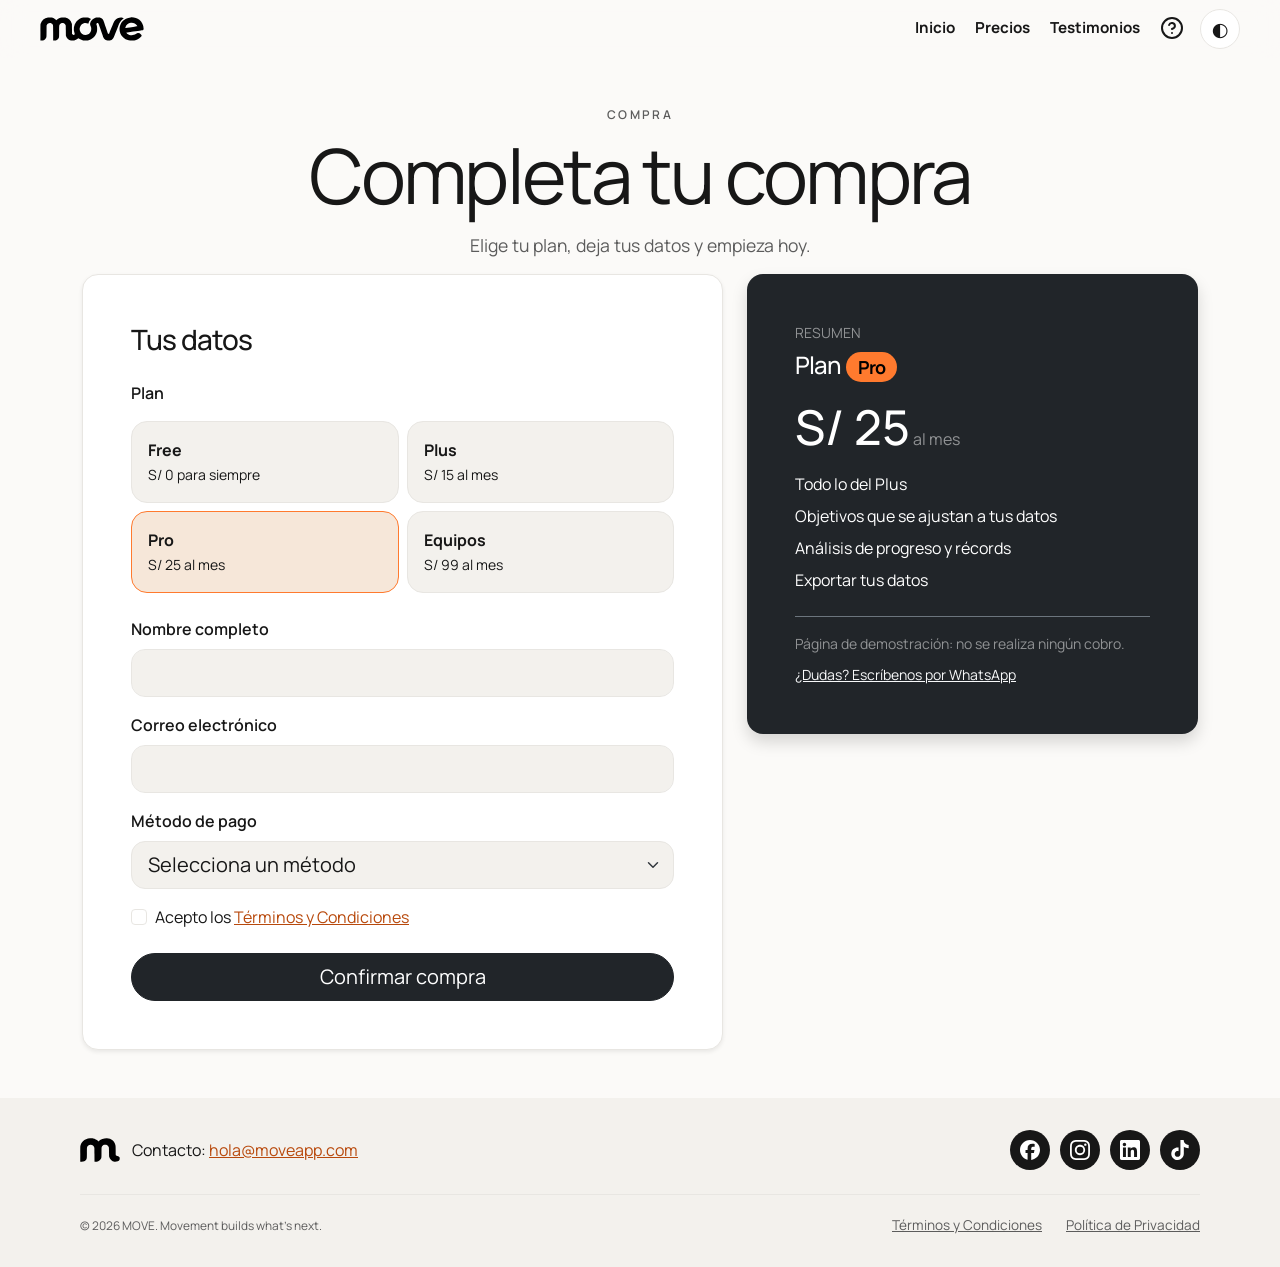
==== commit 803cf728: "feat: rehace la pagina de compra con Bootstrap 5 y tokens MOVE Co-Authored-By: Claude Opus 5.5 <nore" ====
--- a/compra.html
+++ b/compra.html
@@ -10,6 +10,8 @@
   <link rel="preconnect" href="https://fonts.googleapis.com">
   <link rel="preconnect" href="https://fonts.gstatic.com" crossorigin>
   <link href="https://fonts.googleapis.com/css2?family=Manrope:wght@300;400;500;600;700&display=swap" rel="stylesheet">
+  <!-- Bootstrap 5 solo en esta página; styles.css va después para que la marca MOVE tenga prioridad -->
+  <link rel="stylesheet" href="https://cdn.jsdelivr.net/npm/bootstrap@5.3.3/dist/css/bootstrap.min.css" integrity="sha384-QWTKZyjpPEjISv5WaRU9OFeRpok6YctnYmDr5pNlyT2bRjXh0JMhjY6hW+ALEwIH" crossorigin="anonymous">
   <link rel="stylesheet" href="css/styles.css">
 </head>
 <body class="site-layout">
@@ -33,69 +35,103 @@
     </button>
   </header>
 
-  <main id="contenido" class="compra">
-    <div class="compra-intro page-intro">
+  <main id="contenido" class="compra container">
+    <div class="page-intro">
       <p class="eyebrow">Compra</p>
       <h1>Completa tu compra</h1>
       <p>Elige tu plan, deja tus datos y empieza hoy.</p>
     </div>
 
-    <form class="compra-form" action="#" method="post" aria-labelledby="form-title">
-      <h2 id="form-title">Tus datos</h2>
-      <fieldset>
-        <legend>Plan</legend>
-          <label class="opcion-plan">
-            <input type="radio" name="plan" value="free">
-            <span><strong>Free</strong> S/ 0 para siempre</span>
-          </label>
-          <label class="opcion-plan">
-            <input type="radio" name="plan" value="plus">
-            <span><strong>Plus</strong> S/ 15 al mes</span>
-          </label>
-          <label class="opcion-plan">
-            <input type="radio" name="plan" value="pro" checked>
-            <span><strong>Pro</strong> S/ 25 al mes</span>
-          </label>
-          <label class="opcion-plan">
-            <input type="radio" name="plan" value="equipos">
-            <span><strong>Equipos</strong> S/ 99 al mes</span>
-          </label>
-      </fieldset>
+    <div class="row g-4 align-items-start pb-5">
+      <div class="col-lg-7 order-2 order-lg-1">
+        <form class="compra-form bg-body border rounded-4 shadow-sm p-4 p-md-5" action="#" method="post" aria-labelledby="form-title" novalidate>
+          <h2 id="form-title" class="h3 mb-4">Tus datos</h2>
 
-      <label for="compra-nombre">Nombre completo</label>
-      <input type="text" id="compra-nombre" name="nombre" autocomplete="name" required>
+          <div id="compra-ok" class="alert alert-success d-none" role="status" tabindex="-1"></div>
 
-      <label for="compra-email">Correo electrónico</label>
-      <input type="email" id="compra-email" name="email" autocomplete="email" required>
+          <fieldset class="mb-4">
+            <legend class="form-label fw-semibold fs-6">Plan</legend>
+            <div class="row g-2">
+            <div class="col-sm-6">
+              <input type="radio" class="btn-check" name="plan" id="plan-free" value="free" autocomplete="off">
+              <label class="btn btn-outline-dark w-100 text-start rounded-4 p-3" for="plan-free">
+                <span class="d-block fw-bold">Free</span>
+                <span class="small">S/ 0 para siempre</span>
+              </label>
+            </div>
+            <div class="col-sm-6">
+              <input type="radio" class="btn-check" name="plan" id="plan-plus" value="plus" autocomplete="off">
+              <label class="btn btn-outline-dark w-100 text-start rounded-4 p-3" for="plan-plus">
+                <span class="d-block fw-bold">Plus</span>
+                <span class="small">S/ 15 al mes</span>
+              </label>
+            </div>
+            <div class="col-sm-6">
+              <input type="radio" class="btn-check" name="plan" id="plan-pro" value="pro" autocomplete="off" checked>
+              <label class="btn btn-outline-dark w-100 text-start rounded-4 p-3" for="plan-pro">
+                <span class="d-block fw-bold">Pro</span>
+                <span class="small">S/ 25 al mes</span>
+              </label>
+            </div>
+            <div class="col-sm-6">
+              <input type="radio" class="btn-check" name="plan" id="plan-equipos" value="equipos" autocomplete="off">
+              <label class="btn btn-outline-dark w-100 text-start rounded-4 p-3" for="plan-equipos">
+                <span class="d-block fw-bold">Equipos</span>
+                <span class="small">S/ 99 al mes</span>
+              </label>
+            </div>
+            </div>
+          </fieldset>
 
-      <label for="compra-pago">Método de pago</label>
-      <select id="compra-pago" name="pago">
-        <option value="tarjeta">Tarjeta de crédito o débito</option>
-        <option value="yape">Yape</option>
-        <option value="plin">Plin</option>
-      </select>
+          <div class="mb-3">
+            <label for="compra-nombre" class="form-label fw-semibold">Nombre completo</label>
+            <input type="text" class="form-control form-control-lg" id="compra-nombre" name="nombre" autocomplete="name" required minlength="3">
+            <div class="invalid-feedback">Escribe tu nombre (mínimo 3 caracteres).</div>
+          </div>
 
-      <label class="check">
-        <input type="checkbox" name="terminos" required>
-        <span>Acepto los <a href="#">Términos y Condiciones</a></span>
-      </label>
+          <div class="mb-3">
+            <label for="compra-email" class="form-label fw-semibold">Correo electrónico</label>
+            <input type="email" class="form-control form-control-lg" id="compra-email" name="email" autocomplete="email" required>
+            <div class="invalid-feedback">Escribe un correo válido, por ejemplo nombre@correo.com.</div>
+          </div>
 
-      <button type="submit" class="btn-move">Confirmar compra</button>
-    </form>
+          <div class="mb-3">
+            <label for="compra-pago" class="form-label fw-semibold">Método de pago</label>
+            <select class="form-select form-select-lg" id="compra-pago" name="pago" required>
+              <option value="">Selecciona un método</option>
+              <option value="tarjeta">Tarjeta de crédito o débito</option>
+              <option value="yape">Yape</option>
+              <option value="plin">Plin</option>
+            </select>
+            <div class="invalid-feedback">Elige cómo quieres pagar.</div>
+          </div>
 
-    <aside class="resumen" aria-labelledby="resumen-title">
-      <h2 id="resumen-title">Resumen</h2>
-      <p class="resumen-plan">Plan <strong id="resumen-nombre">Pro</strong></p>
-      <p class="resumen-precio"><span id="resumen-precio">S/ 25</span> <span id="resumen-periodo">al mes</span></p>
-      <ul id="resumen-lista">
-        <li>Todo lo del Plus</li>
-        <li>Objetivos que se ajustan a tus datos</li>
-        <li>Análisis de progreso y récords</li>
-        <li>Exportar tus datos</li>
-      </ul>
-      <p class="resumen-nota">Página de demostración: no se realiza ningún cobro.</p>
-      <a id="resumen-wa" href="https://wa.me/51999999999?text=Hola,%20quiero%20el%20plan%20Pro%20de%20MOVE" class="plan-alt" target="_blank" rel="noopener">¿Dudas? Escríbenos por WhatsApp</a>
-    </aside>
+          <div class="form-check mb-4">
+            <input class="form-check-input" type="checkbox" id="compra-terminos" name="terminos" required>
+            <label class="form-check-label" for="compra-terminos">Acepto los <a href="#">Términos y Condiciones</a></label>
+            <div class="invalid-feedback">Debes aceptar los términos para continuar.</div>
+          </div>
+
+          <button type="submit" class="btn btn-dark btn-lg w-100 rounded-pill">Confirmar compra</button>
+        </form>
+      </div>
+
+      <aside class="col-lg-5 order-1 order-lg-2 resumen-col" aria-labelledby="resumen-title">
+        <div class="resumen bg-dark text-white rounded-4 shadow p-4 p-md-5">
+          <p class="small text-uppercase text-white-50 mb-2">Resumen</p>
+          <h2 id="resumen-title" class="h4 mb-3">Plan <span id="resumen-nombre" class="badge rounded-pill text-bg-warning">Pro</span></h2>
+          <p class="mb-3"><span id="resumen-precio" class="display-5 fw-medium">S/ 25</span> <span id="resumen-periodo" class="text-white-50">al mes</span></p>
+          <ul id="resumen-lista" class="list-unstyled d-grid gap-2 mb-4">
+            <li>Todo lo del Plus</li>
+            <li>Objetivos que se ajustan a tus datos</li>
+            <li>Análisis de progreso y récords</li>
+            <li>Exportar tus datos</li>
+          </ul>
+          <p class="small text-white-50 border-top border-secondary pt-3 mb-2">Página de demostración: no se realiza ningún cobro.</p>
+          <a id="resumen-wa" href="https://wa.me/51999999999?text=Hola,%20quiero%20el%20plan%20Pro%20de%20MOVE" class="link-light small" target="_blank" rel="noopener">¿Dudas? Escríbenos por WhatsApp</a>
+        </div>
+      </aside>
+    </div>
   </main>
 
   <footer class="site-footer">
